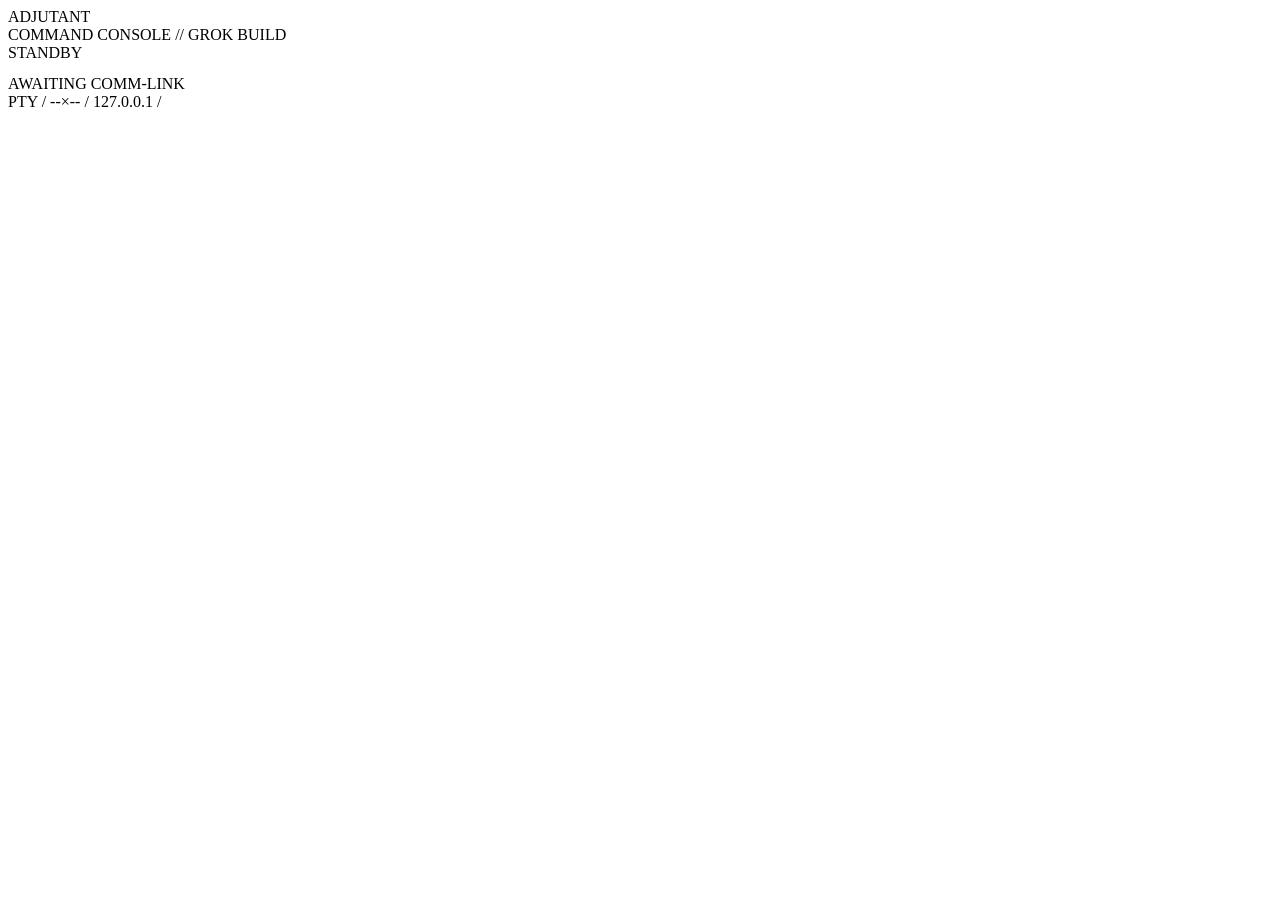
==== www/index.html @ 60768798 "Add Adjutant web console for Grok Build Localhost terminal UI that wraps the Grok agent in an Adjuta" ====
<!DOCTYPE html>
<html lang="en">
<head>
  <meta charset="utf-8">
  <meta name="viewport" content="width=device-width, initial-scale=1">
  <title>ADJUTANT</title>
  <link rel="icon" href="/icons/adjutant.svg" type="image/svg+xml">
  <link rel="stylesheet" href="/vendor/xterm.css">
  <link rel="stylesheet" href="/app.css">
</head>
<body>
  <div id="noise"></div>
  <div id="scan"></div>
  <div id="crt">
    <header id="top">
      <div class="brand">
        <span class="chevron"></span>
        <div>
          <div class="title">ADJUTANT</div>
          <div class="subtitle">COMMAND CONSOLE // GROK BUILD</div>
        </div>
      </div>
      <div class="ticks" aria-hidden="true"></div>
      <div class="link">
        <span class="led" id="led"></span>
        <span id="link-state">STANDBY</span>
      </div>
    </header>

    <main>
      <section class="bezel">
        <span class="corner tl"></span>
        <span class="corner tr"></span>
        <span class="corner bl"></span>
        <span class="corner br"></span>
        <div id="term-wrap">
          <div id="term"></div>
          <div id="boot">
            <pre id="boot-log"></pre>
            <div id="boot-hint">AWAITING COMM-LINK</div>
          </div>
        </div>
      </section>
    </main>

    <footer id="bottom">
      <span id="meta-mode">PTY</span>
      <span class="sep">/</span>
      <span id="meta-size">--×--</span>
      <span class="sep">/</span>
      <span id="meta-cwd" title=""></span>
      <span class="grow"></span>
      <span id="meta-host">127.0.0.1</span>
      <span class="sep">/</span>
      <span id="meta-clock"></span>
    </footer>
  </div>
  <script src="/vendor/xterm.js"></script>
  <script src="/vendor/addon-fit.js"></script>
  <script src="/app.js"></script>
</body>
</html>
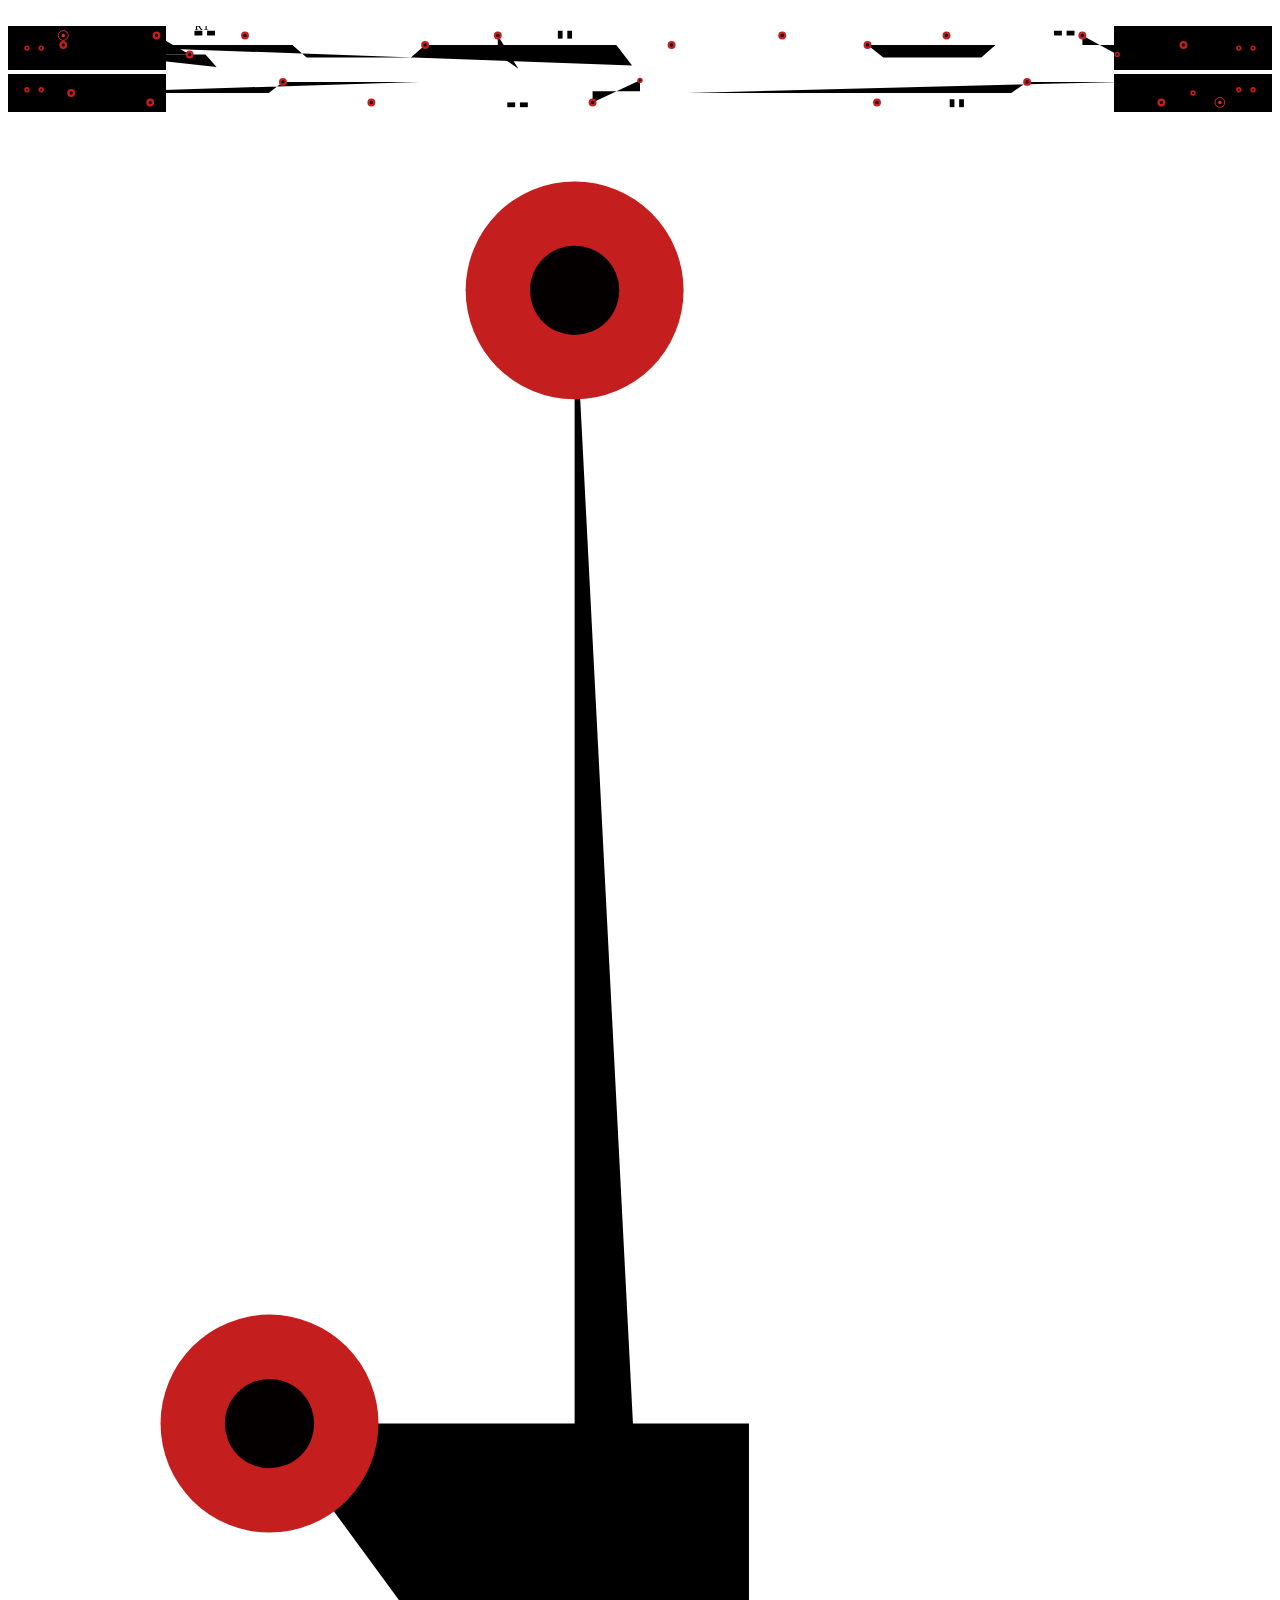
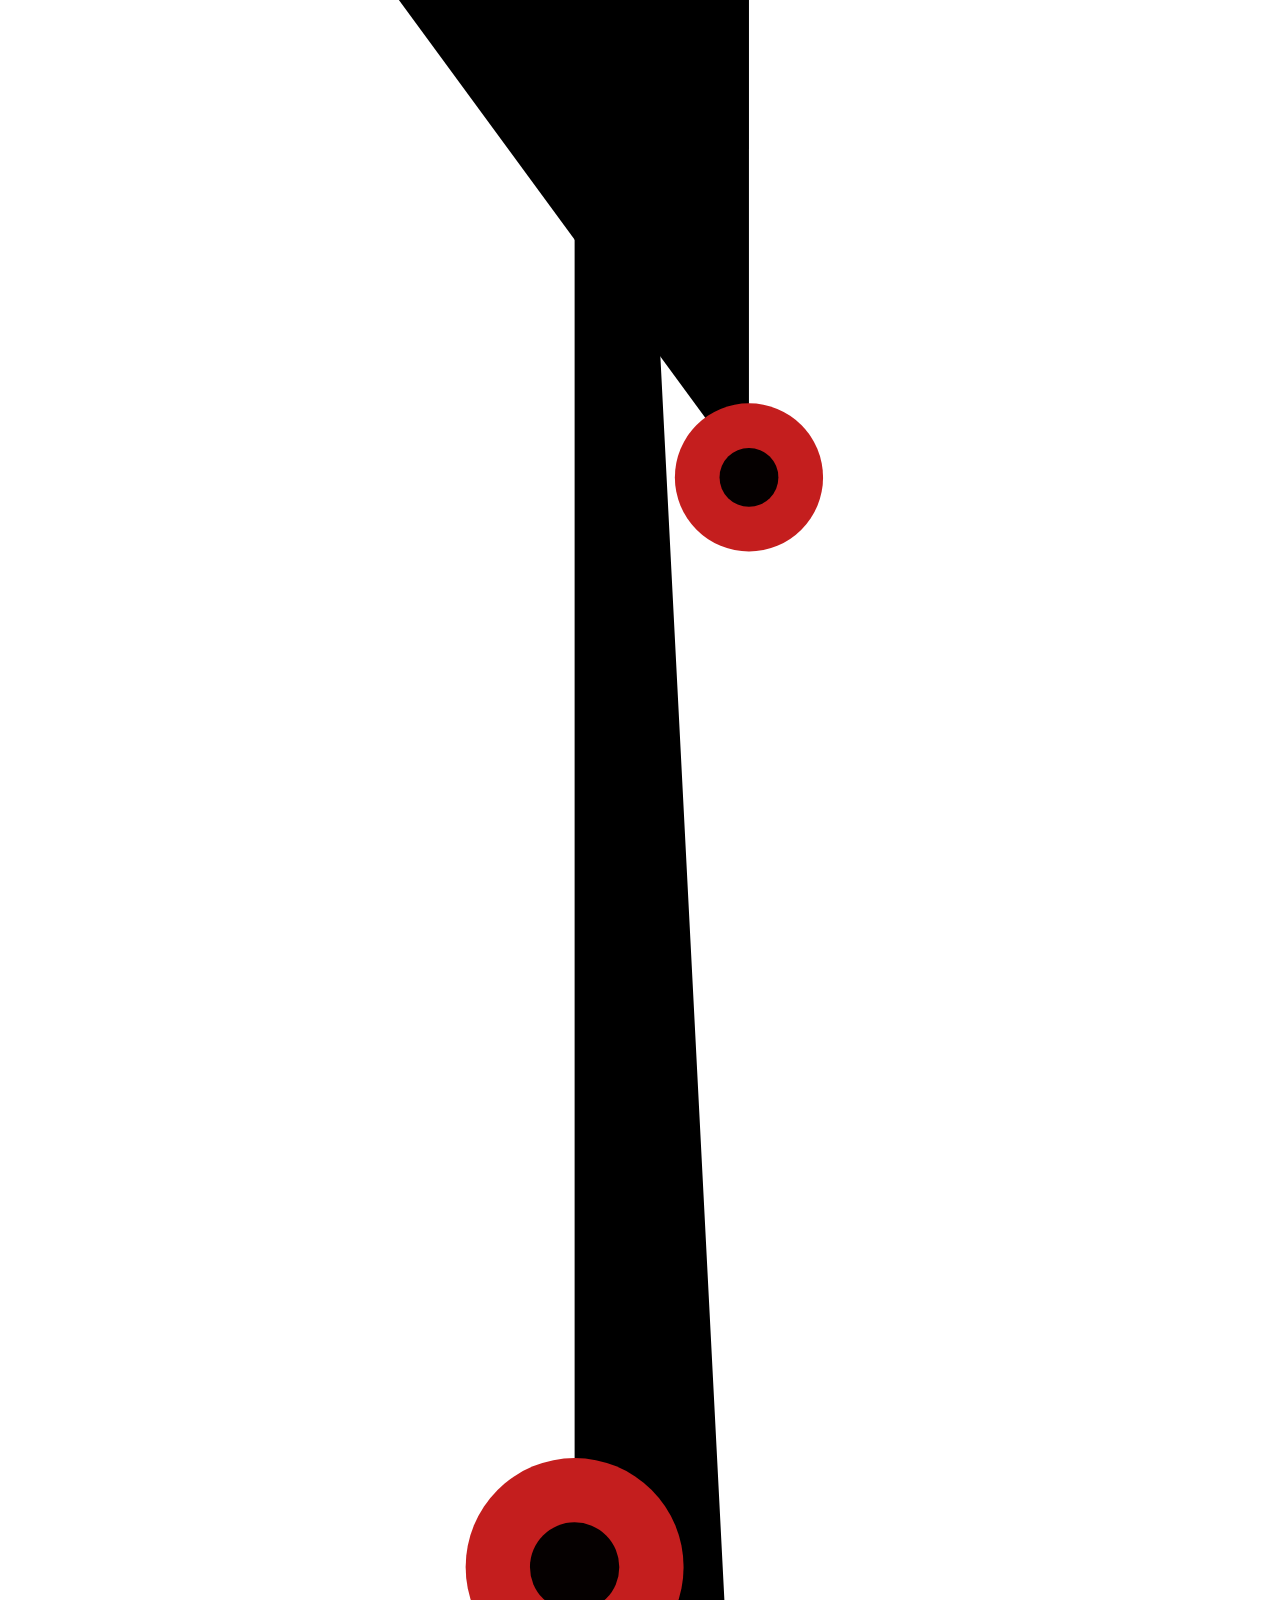
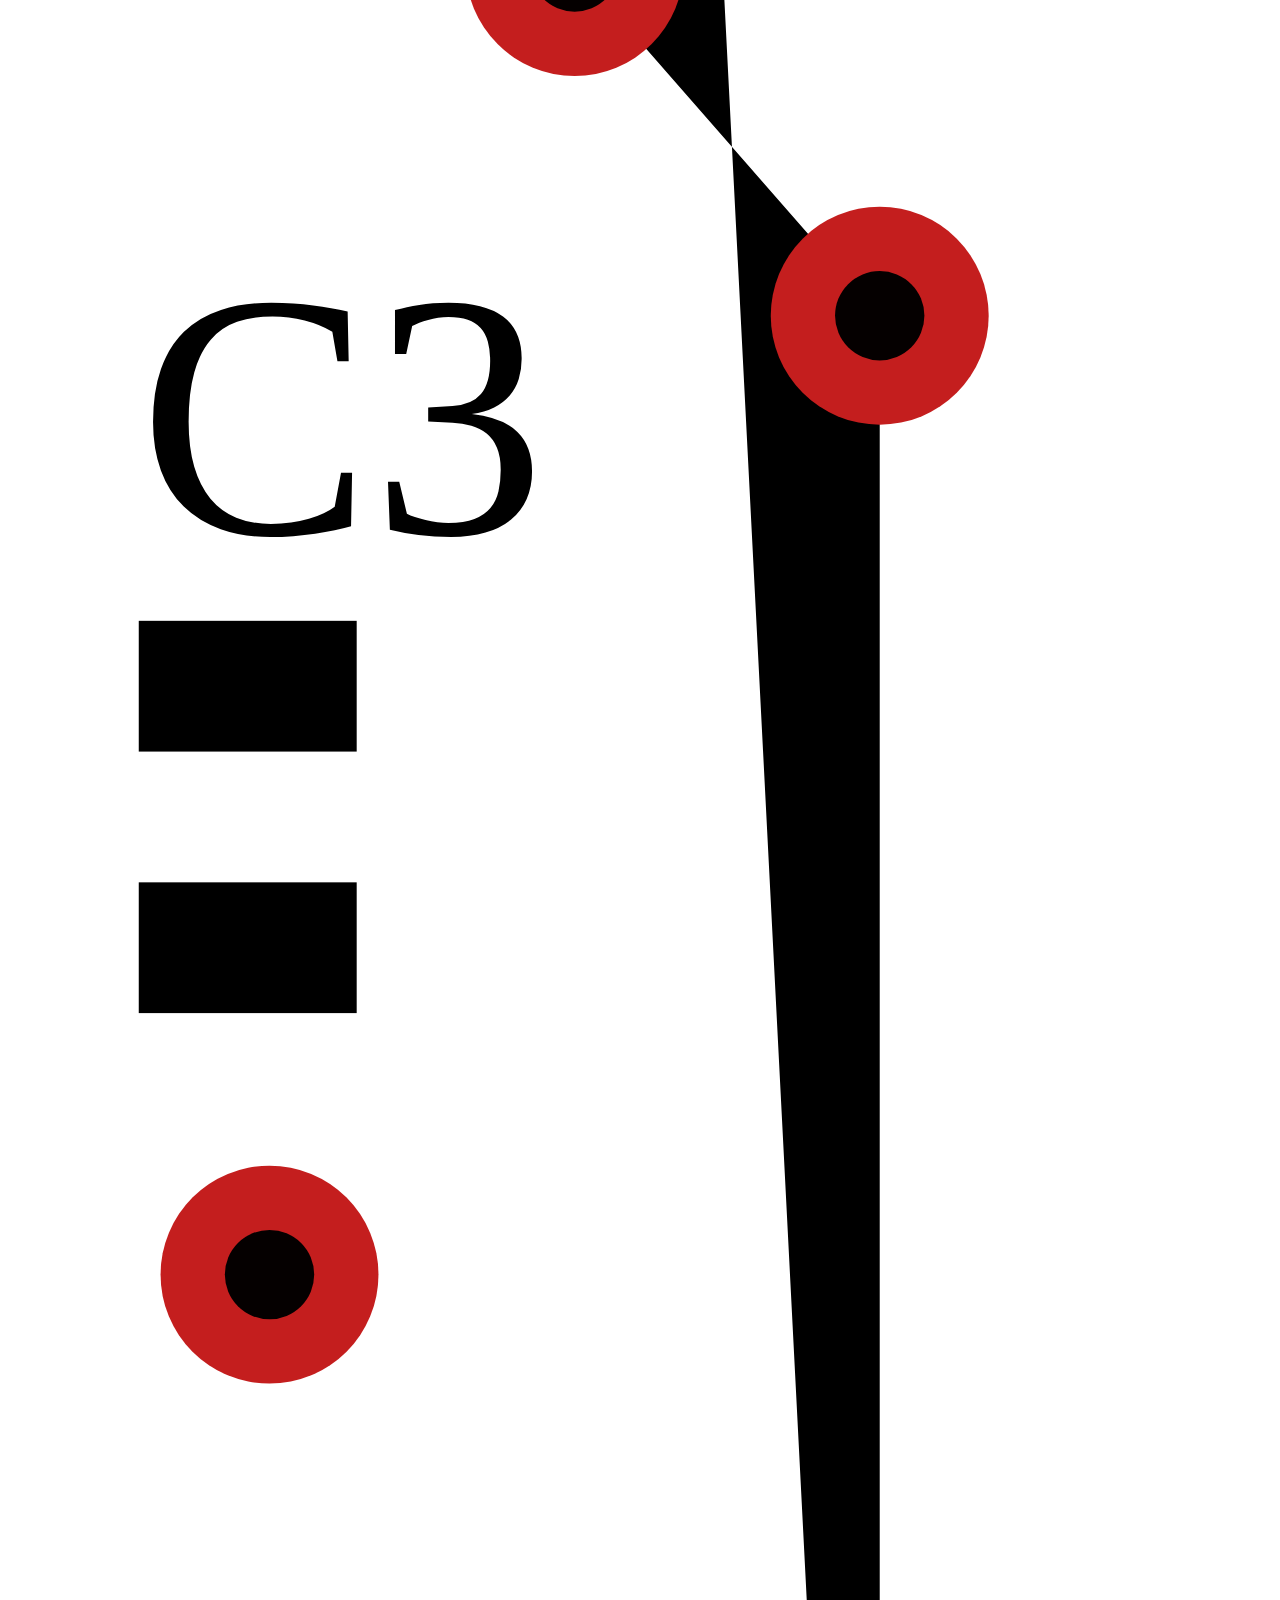
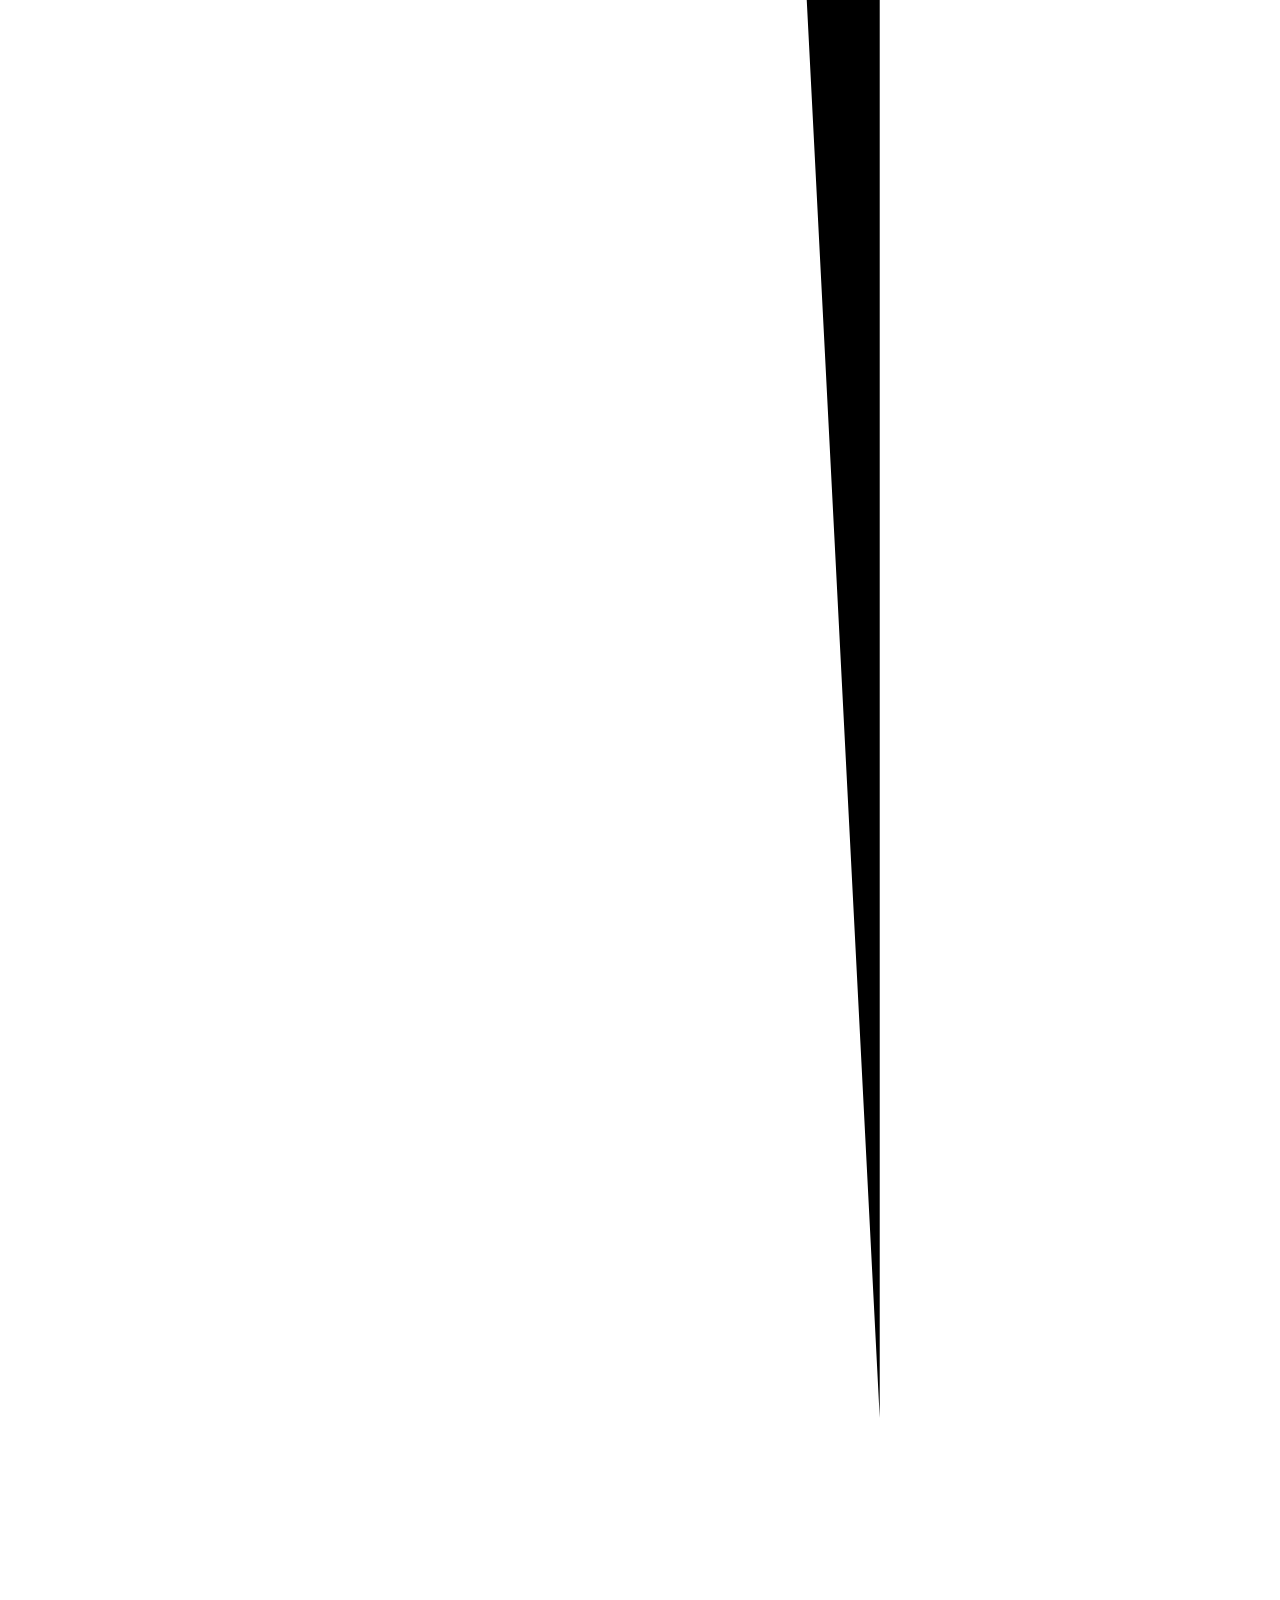
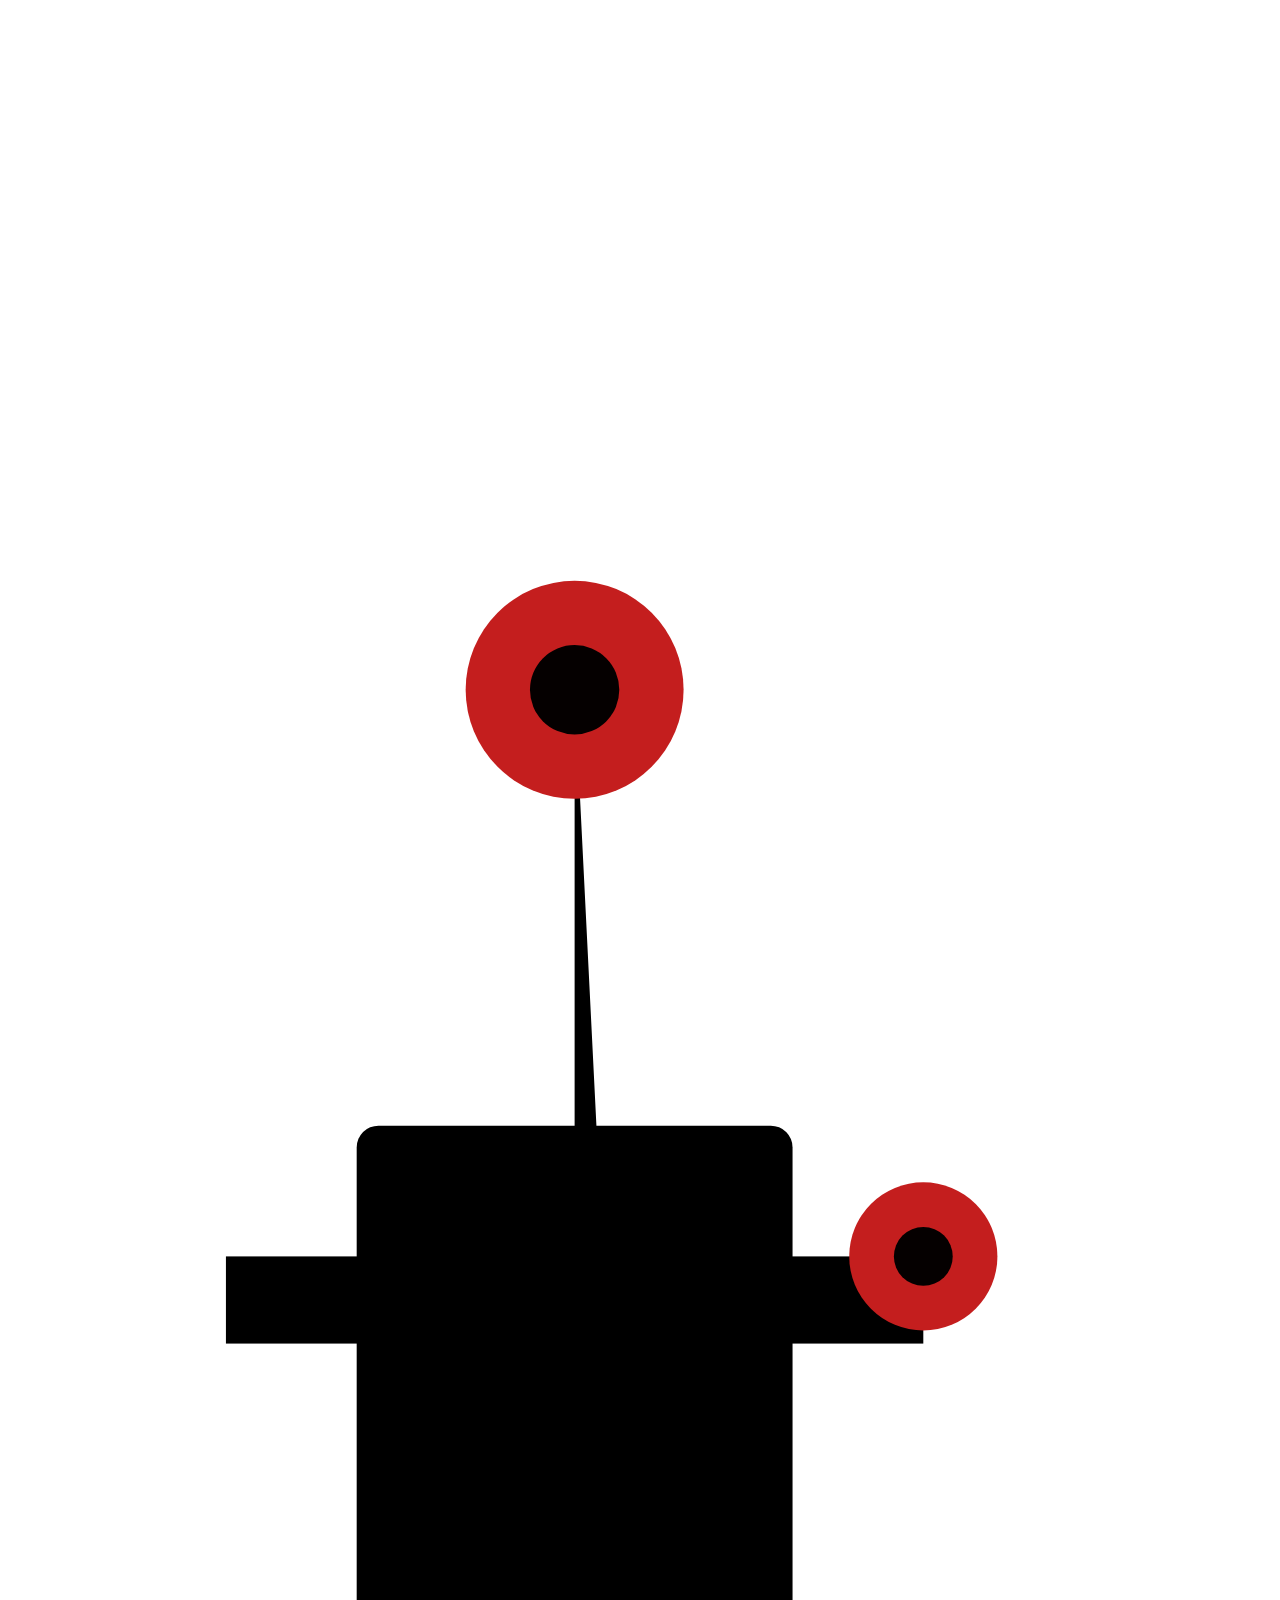
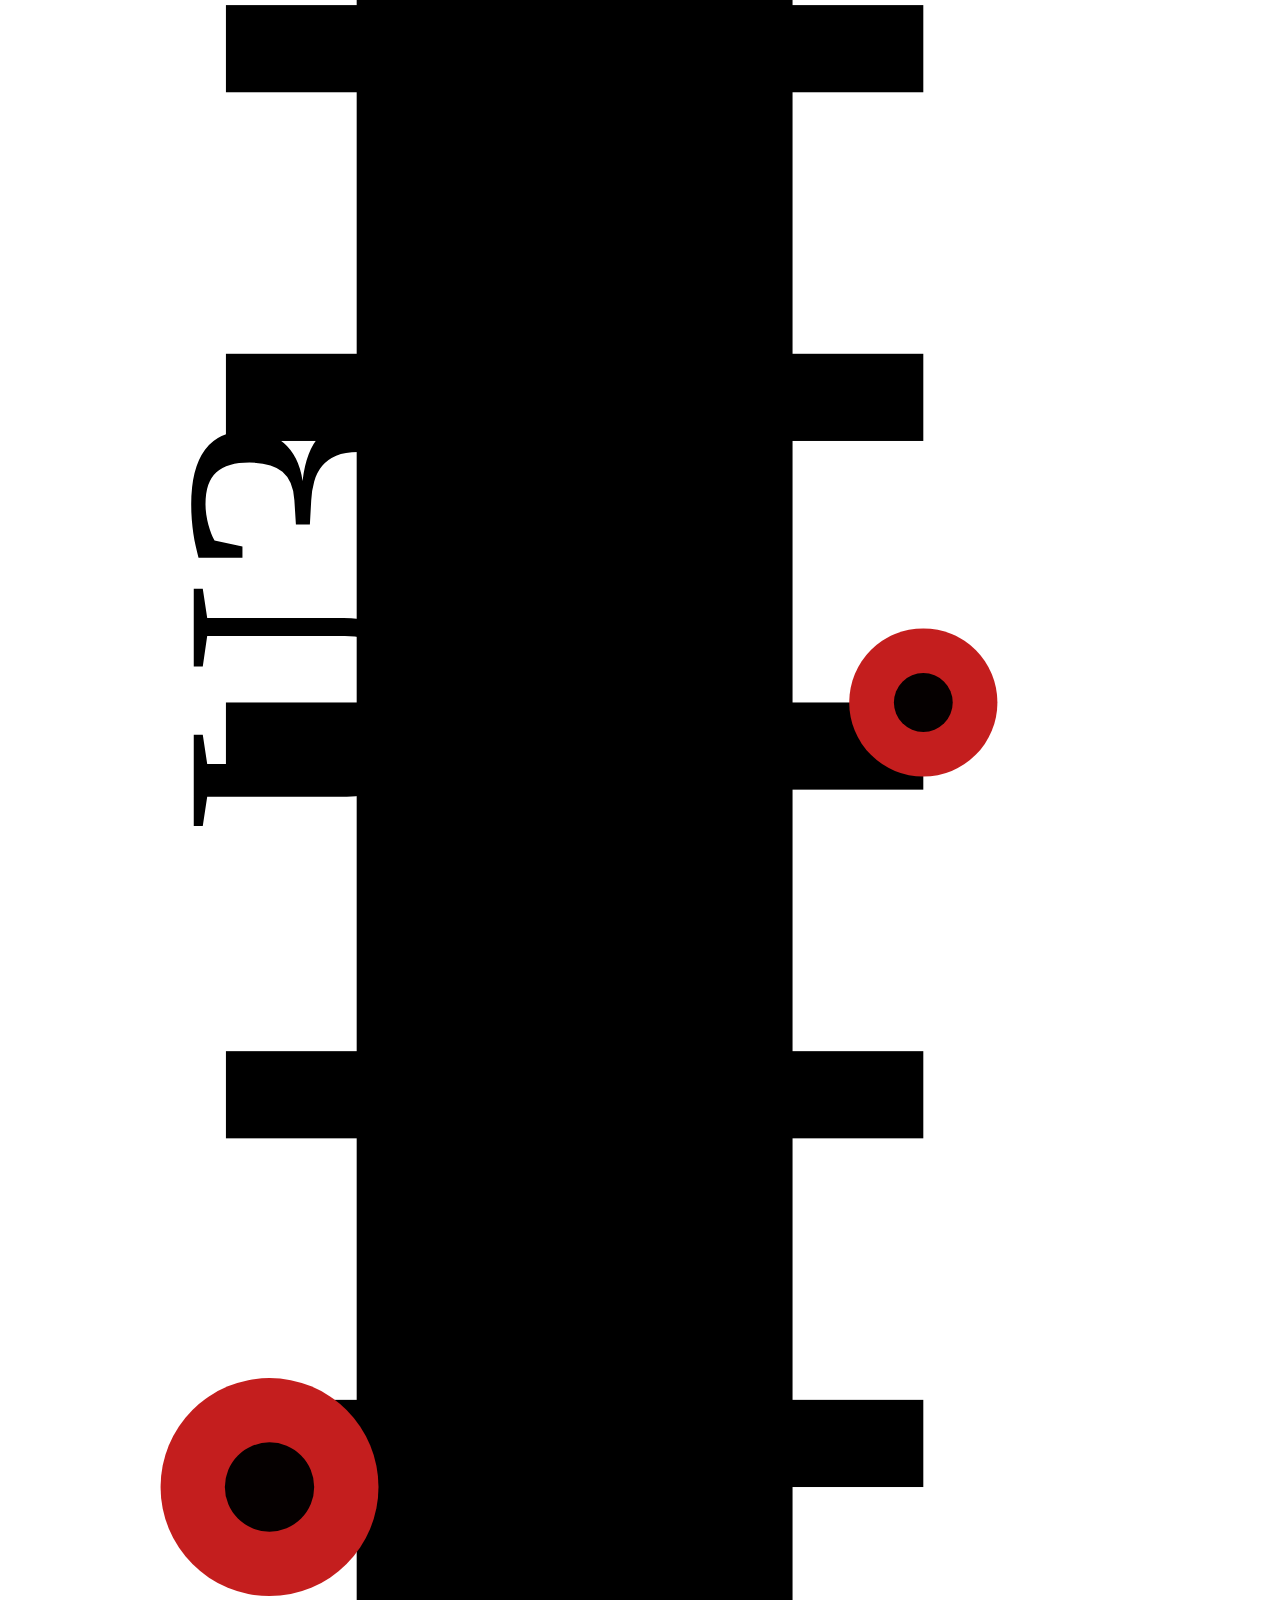
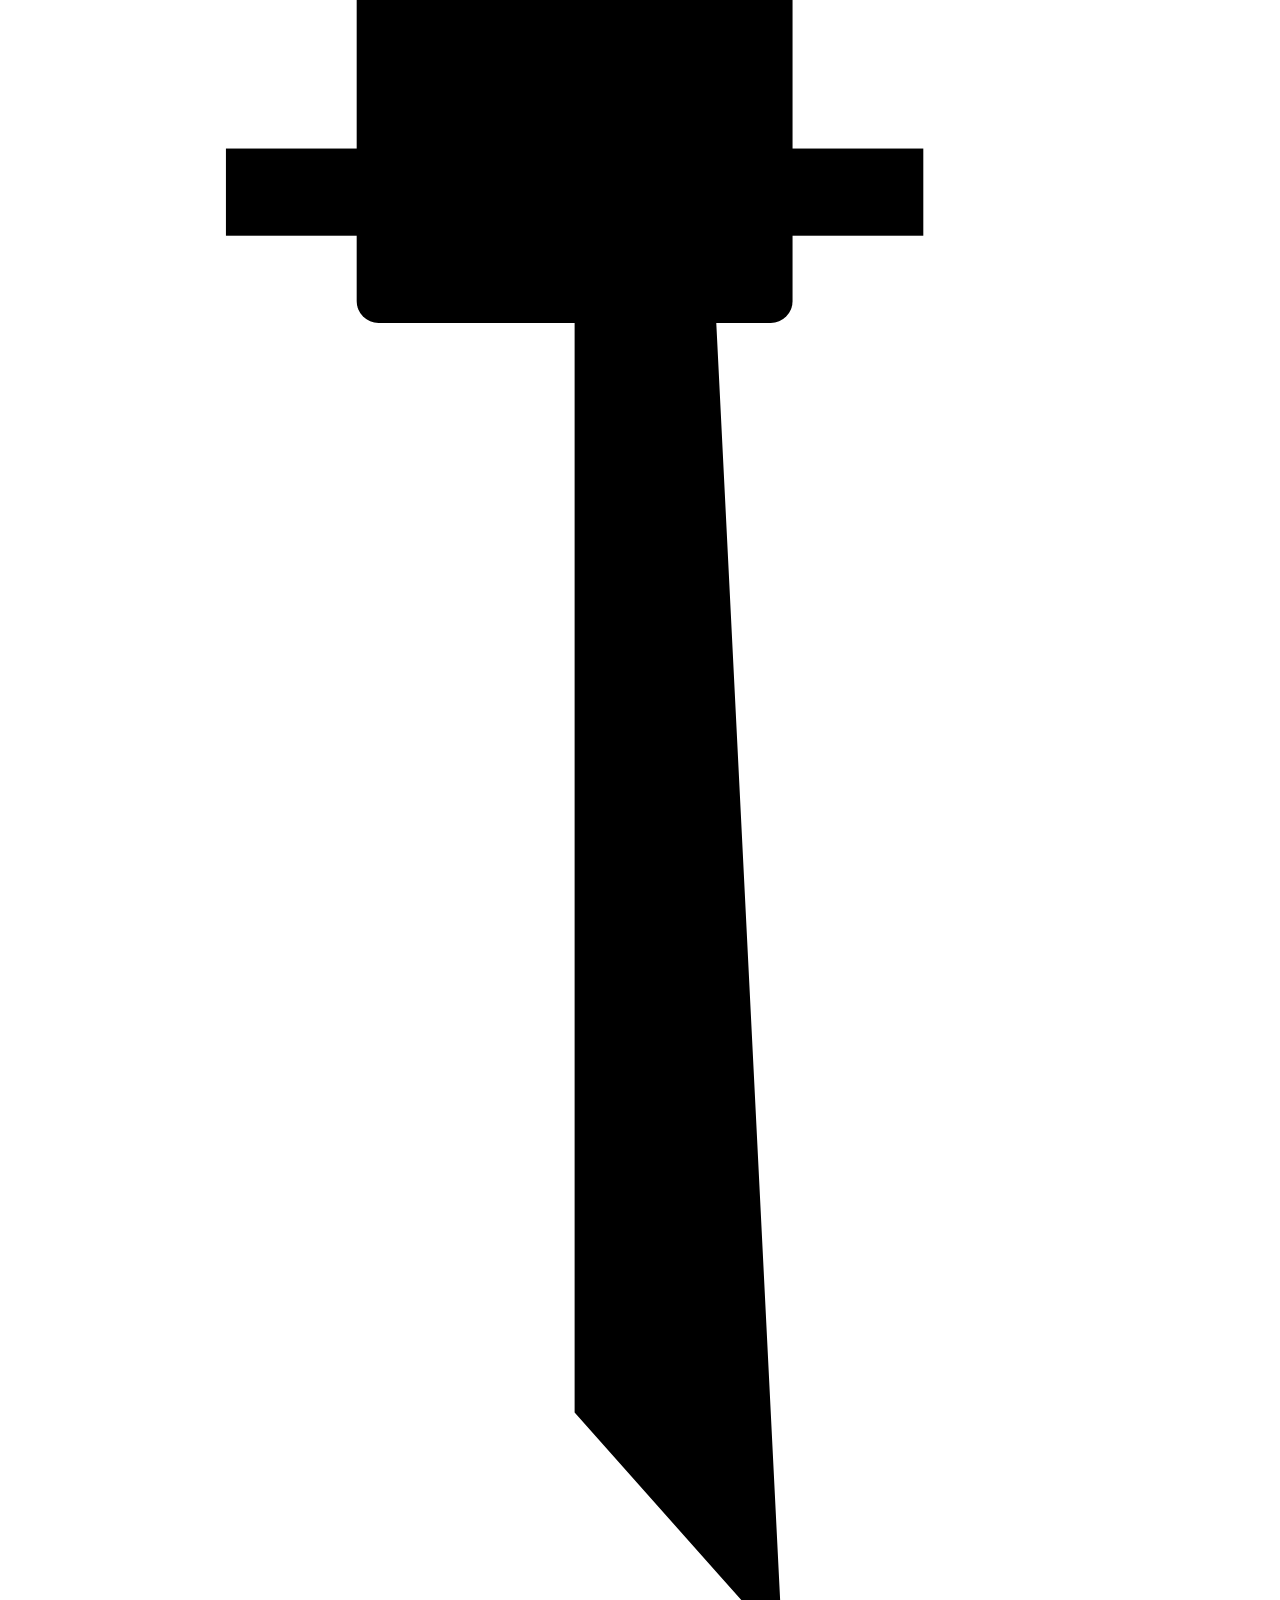
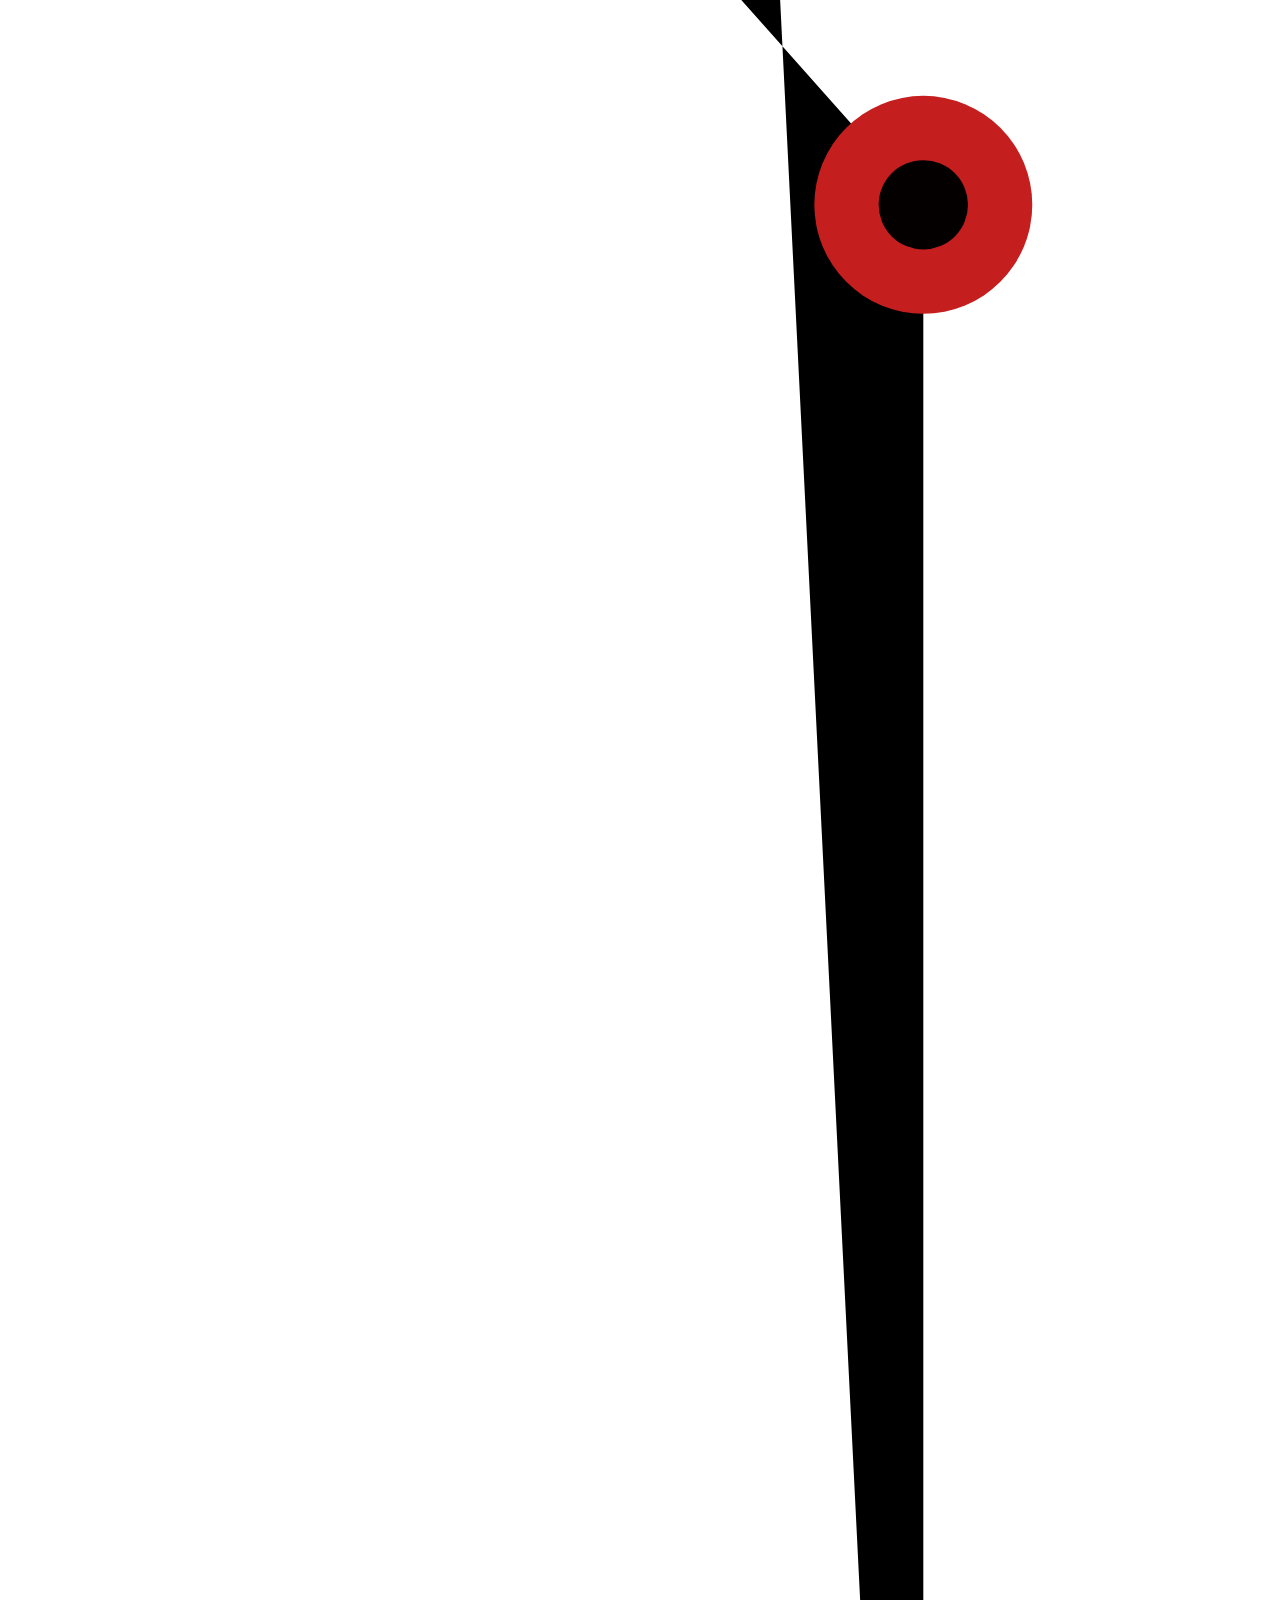
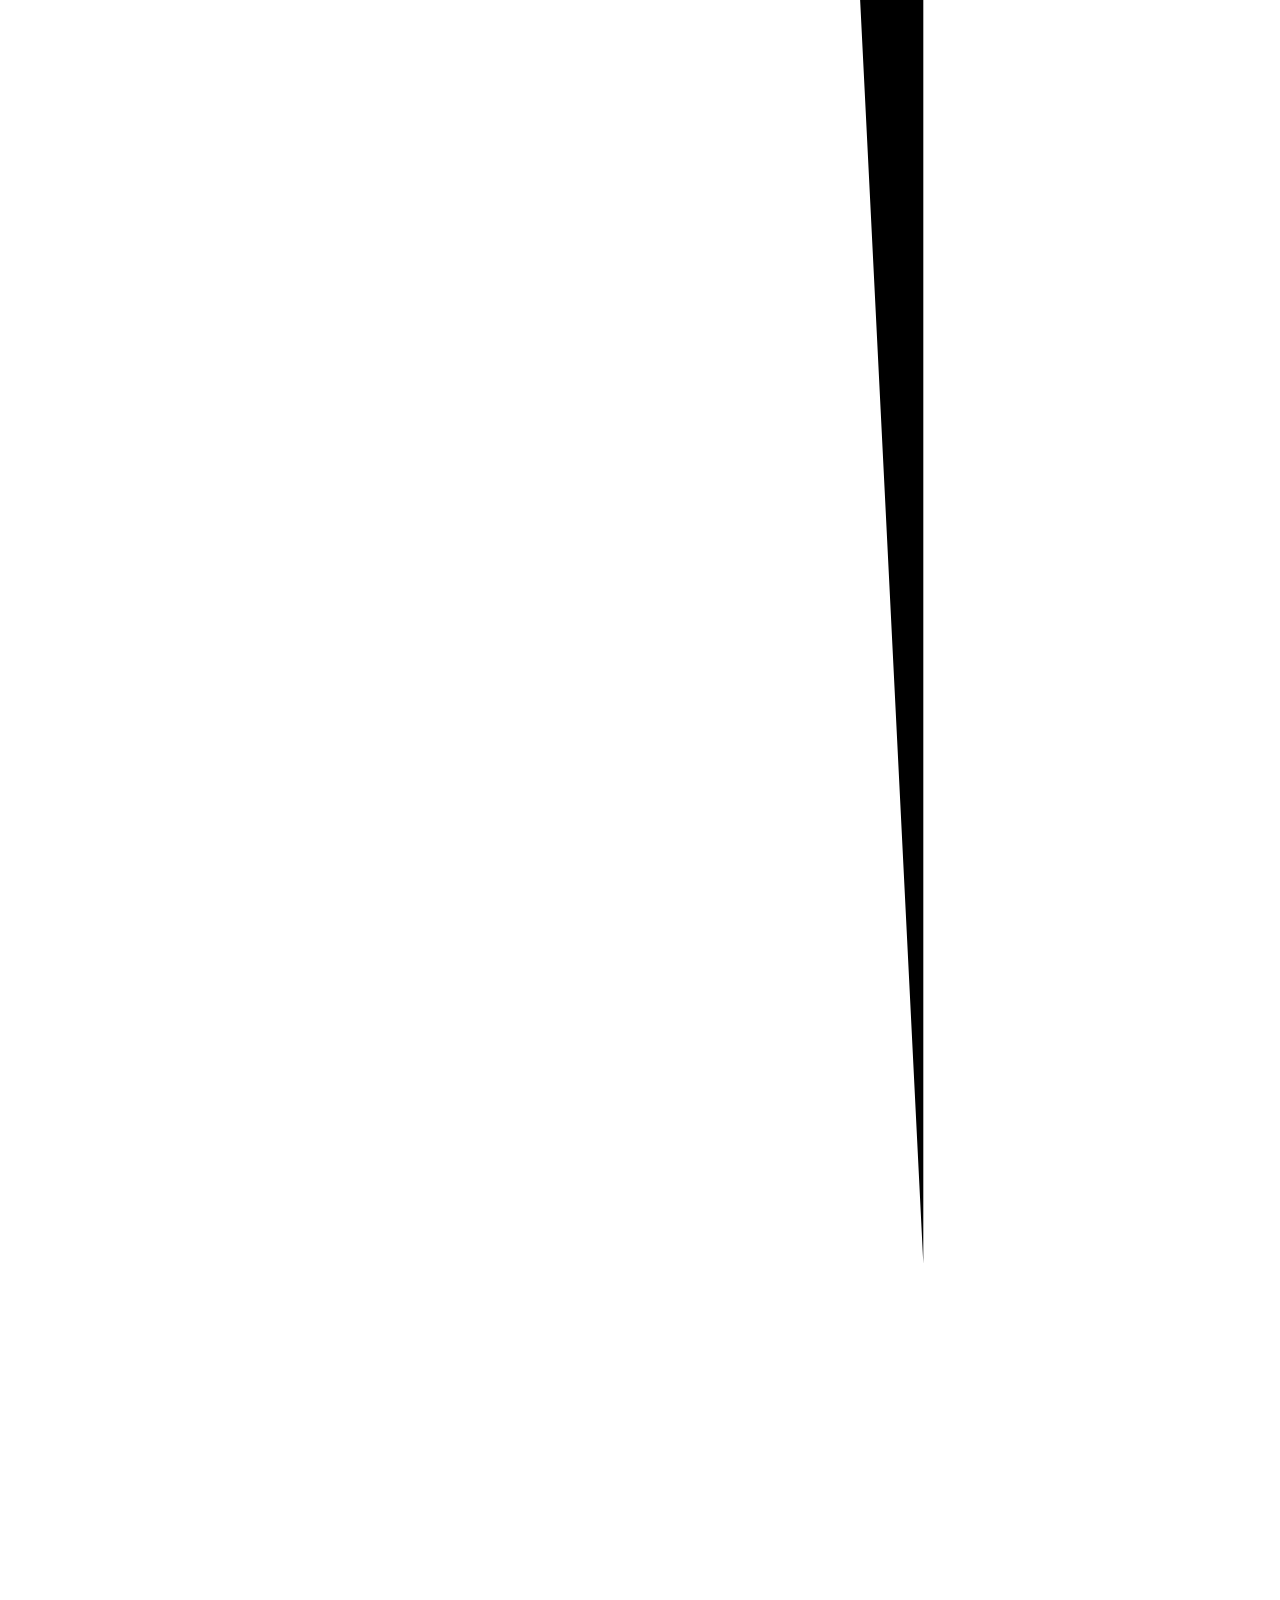
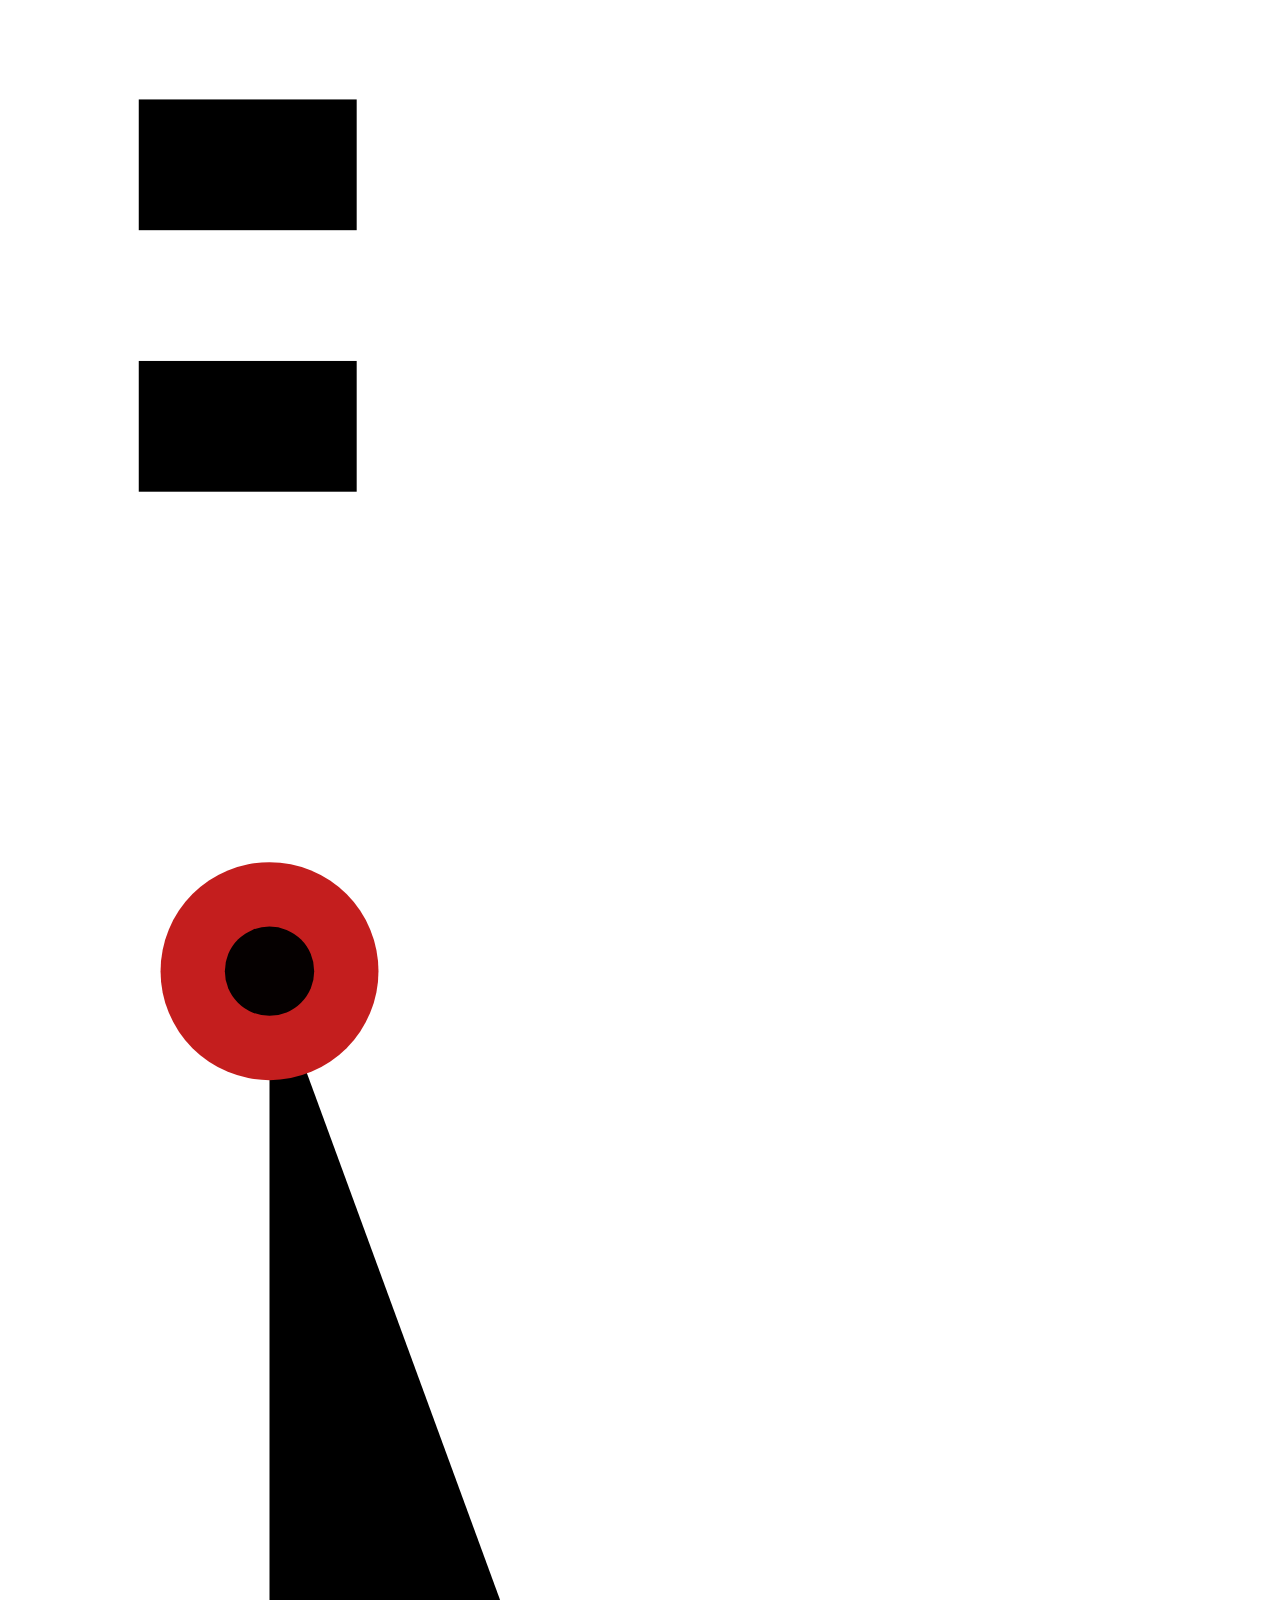
==== commit 57483710: "Release Adjutant UI 0.1 for Kali and Debian Ship the current console (IMAGINE/GROK, HUD) as version " ====
--- a/www/index.html
+++ b/www/index.html
@@ -9,6 +9,179 @@
   <link rel="stylesheet" href="/app.css">
 </head>
 <body>
+  <div id="pcb" aria-hidden="true">
+    <svg class="pcb-defs" width="0" height="0">
+      <defs>
+        <pattern id="pcb-hatch" width="7" height="7" patternUnits="userSpaceOnUse">
+          <path d="M0 7 L7 0" stroke="#e22b2b" stroke-width="0.45" opacity="0.28"/>
+        </pattern>
+        <g id="via">
+          <circle r="5" fill="#c41e1e"/>
+          <circle r="2.05" fill="#050000"/>
+        </g>
+        <g id="via-sm">
+          <circle r="3.4" fill="#c41e1e"/>
+          <circle r="1.35" fill="#050000"/>
+        </g>
+        <g id="tp">
+          <circle r="6.2" fill="none" stroke="#e22b2b" stroke-width="1.25"/>
+          <circle r="2.2" fill="#e22b2b"/>
+        </g>
+      </defs>
+    </svg>
+
+    <svg class="pcb-edge pcb-n" viewBox="0 0 1600 56" preserveAspectRatio="none">
+      <path class="pcb-pour" d="M0 0 H200 V56 H0 Z"/>
+      <path class="pcb-pour" d="M1600 0 H1400 V56 H1600 Z"/>
+      <path class="pcb-guard" d="M8 4 H1592"/>
+      <path class="pcb-pwr" d="M24 12 H1576"/>
+      <path class="pcb-sig pcb-live" d="M70 24 H360 L378 40 H510 L528 24 H770 L790 50"/>
+      <path class="pcb-sig" d="M120 36 H250 L264 52"/>
+      <path class="pcb-sig" d="M840 24 H1088 L1108 40 H1232 L1250 24 H1488"/>
+      <path class="pcb-fine" d="M188 12 V36 H230"/>
+      <path class="pcb-fine" d="M300 12 V24"/>
+      <path class="pcb-fine" d="M620 12 V36 L646 54"/>
+      <path class="pcb-fine" d="M980 12 V24"/>
+      <path class="pcb-fine" d="M1188 12 V40"/>
+      <path class="pcb-fine" d="M1360 12 V24 H1404 V36"/>
+      <path class="pcb-ang" d="M360 24 L396 56"/>
+      <path class="pcb-ang" d="M1250 24 L1282 52"/>
+      <rect class="pcb-ic" x="48" y="6" width="50" height="24" rx="1"/>
+      <g class="pcb-pads">
+        <rect x="42" y="9" width="8" height="4"/><rect x="42" y="16" width="8" height="4"/><rect x="42" y="23" width="8" height="4"/>
+        <rect x="96" y="9" width="8" height="4"/><rect x="96" y="16" width="8" height="4"/><rect x="96" y="23" width="8" height="4"/>
+        <rect x="128" y="6" width="6" height="10"/><rect x="140" y="6" width="6" height="10"/>
+        <rect x="236" y="6" width="10" height="6"/><rect x="252" y="6" width="10" height="6"/>
+        <rect x="696" y="6" width="6" height="10"/><rect x="708" y="6" width="6" height="10"/>
+        <rect x="1324" y="6" width="10" height="6"/><rect x="1340" y="6" width="10" height="6"/>
+      </g>
+      <rect class="pcb-ic" x="1514" y="8" width="38" height="38" rx="1"/>
+      <g class="pcb-pads">
+        <rect x="1519" y="4" width="4.5" height="6"/><rect x="1528" y="4" width="4.5" height="6"/>
+        <rect x="1537" y="4" width="4.5" height="6"/><rect x="1546" y="4" width="4.5" height="6"/>
+        <rect x="1552" y="13" width="6" height="4.5"/><rect x="1552" y="22" width="6" height="4.5"/>
+        <rect x="1552" y="31" width="6" height="4.5"/>
+        <rect x="1519" y="46" width="4.5" height="6"/><rect x="1528" y="46" width="4.5" height="6"/>
+        <rect x="1537" y="46" width="4.5" height="6"/><rect x="1546" y="46" width="4.5" height="6"/>
+        <rect x="1508" y="13" width="6" height="4.5"/><rect x="1508" y="22" width="6" height="4.5"/>
+        <rect x="1508" y="31" width="6" height="4.5"/>
+      </g>
+      <text class="pcb-silk" x="60" y="22">U1</text>
+      <text class="pcb-silk" x="1524" y="31">U2</text>
+      <text class="pcb-silk" x="128" y="5">C1</text>
+      <text class="pcb-silk" x="236" y="5">R1</text>
+      <text class="pcb-silk" x="50" y="10">TP1</text>
+      <use href="#tp" x="70" y="12"/>
+      <use href="#via" x="188" y="12"/><use href="#via" x="300" y="12"/>
+      <use href="#via" x="620" y="12"/><use href="#via" x="980" y="12"/>
+      <use href="#via" x="1188" y="12"/><use href="#via" x="1360" y="12"/>
+      <use href="#via" x="70" y="24"/><use href="#via" x="230" y="36"/>
+      <use href="#via" x="528" y="24"/><use href="#via" x="840" y="24"/>
+      <use href="#via" x="1088" y="24"/><use href="#via" x="1488" y="24"/>
+      <use href="#via-sm" x="24" y="28"/><use href="#via-sm" x="42" y="28"/>
+      <use href="#via-sm" x="1576" y="28"/><use href="#via-sm" x="1558" y="28"/>
+      <use href="#via-sm" x="1404" y="36"/>
+    </svg>
+
+    <svg class="pcb-edge pcb-s" viewBox="0 0 1600 48" preserveAspectRatio="none">
+      <path class="pcb-pour" d="M0 0 H200 V48 H0 Z"/>
+      <path class="pcb-pour" d="M1600 0 H1400 V48 H1600 Z"/>
+      <path class="pcb-guard" d="M8 44 H1592"/>
+      <path class="pcb-pwr" d="M24 36 H1576"/>
+      <path class="pcb-sig" d="M80 24 H330 L348 10 H520"/>
+      <path class="pcb-sig pcb-live-slow" d="M860 24 H1270 L1290 10 H1410"/>
+      <path class="pcb-fine" d="M180 36 V24"/>
+      <path class="pcb-fine" d="M460 36 V10"/>
+      <path class="pcb-fine" d="M740 36 V22 H800 V8"/>
+      <path class="pcb-fine" d="M1100 36 V24"/>
+      <path class="pcb-fine" d="M1460 36 V24 H1500"/>
+      <path class="pcb-ang" d="M330 24 L304 0"/>
+      <path class="pcb-ang" d="M1290 10 L1318 0"/>
+      <g class="pcb-pads">
+        <rect x="164" y="32" width="6" height="10"/><rect x="176" y="32" width="6" height="10"/>
+        <rect x="632" y="36" width="10" height="6"/><rect x="648" y="36" width="10" height="6"/>
+        <rect x="1192" y="32" width="6" height="10"/><rect x="1204" y="32" width="6" height="10"/>
+      </g>
+      <text class="pcb-silk" x="164" y="31">C4</text>
+      <text class="pcb-silk" x="1504" y="16">TP2</text>
+      <use href="#tp" x="1534" y="36"/>
+      <use href="#via" x="80" y="24"/><use href="#via" x="180" y="36"/>
+      <use href="#via" x="460" y="36"/><use href="#via" x="740" y="36"/>
+      <use href="#via" x="1100" y="36"/><use href="#via" x="1460" y="36"/>
+      <use href="#via" x="348" y="10"/><use href="#via" x="1290" y="10"/>
+      <use href="#via-sm" x="24" y="20"/><use href="#via-sm" x="42" y="20"/>
+      <use href="#via-sm" x="1576" y="20"/><use href="#via-sm" x="1558" y="20"/>
+      <use href="#via-sm" x="800" y="8"/><use href="#via-sm" x="1500" y="24"/>
+    </svg>
+
+    <svg class="pcb-edge pcb-w" viewBox="0 0 58 800" preserveAspectRatio="none">
+      <path class="pcb-guard" d="M4 0 V800"/>
+      <path class="pcb-pwr" d="M12 0 V800"/>
+      <path class="pcb-sig pcb-live-slow" d="M26 8 V140 L40 156 V280"/>
+      <path class="pcb-sig" d="M26 320 V500 L42 518 V640"/>
+      <path class="pcb-fine" d="M12 60 H34 V90"/>
+      <path class="pcb-fine" d="M12 200 H26"/>
+      <path class="pcb-fine" d="M12 430 H42"/>
+      <path class="pcb-fine" d="M12 700 V760 H34"/>
+      <path class="pcb-ang" d="M40 280 L56 296"/>
+      <path class="pcb-ang" d="M42 640 L56 654"/>
+      <rect class="pcb-ic" x="16" y="340" width="20" height="110" rx="1"/>
+      <g class="pcb-pads">
+        <rect x="10" y="346" width="8" height="4"/><rect x="10" y="362" width="8" height="4"/>
+        <rect x="10" y="378" width="8" height="4"/><rect x="10" y="394" width="8" height="4"/>
+        <rect x="10" y="410" width="8" height="4"/><rect x="10" y="426" width="8" height="4"/>
+        <rect x="10" y="442" width="8" height="4"/>
+        <rect x="34" y="346" width="8" height="4"/><rect x="34" y="362" width="8" height="4"/>
+        <rect x="34" y="378" width="8" height="4"/><rect x="34" y="394" width="8" height="4"/>
+        <rect x="34" y="410" width="8" height="4"/><rect x="34" y="426" width="8" height="4"/>
+        <rect x="34" y="442" width="8" height="4"/>
+        <rect x="6" y="170" width="10" height="6"/><rect x="6" y="182" width="10" height="6"/>
+        <rect x="6" y="660" width="10" height="6"/><rect x="6" y="672" width="10" height="6"/>
+      </g>
+      <text class="pcb-silk" x="19" y="400" transform="rotate(-90 19 400)">U3</text>
+      <text class="pcb-silk" x="6" y="166">C3</text>
+      <use href="#via" x="12" y="60"/><use href="#via" x="12" y="200"/>
+      <use href="#via" x="12" y="430"/><use href="#via" x="12" y="700"/>
+      <use href="#via" x="26" y="8"/><use href="#via" x="26" y="140"/>
+      <use href="#via" x="40" y="156"/><use href="#via" x="26" y="320"/>
+      <use href="#via" x="42" y="518"/><use href="#via" x="34" y="760"/>
+      <use href="#via-sm" x="34" y="90"/><use href="#via-sm" x="42" y="346"/>
+      <use href="#via-sm" x="42" y="394"/>
+    </svg>
+
+    <svg class="pcb-edge pcb-e" viewBox="0 0 58 800" preserveAspectRatio="none">
+      <path class="pcb-guard" d="M54 0 V800"/>
+      <path class="pcb-pwr" d="M46 0 V800"/>
+      <path class="pcb-sig" d="M32 20 V160 L18 178 V320"/>
+      <path class="pcb-sig pcb-live" d="M32 380 V560 L16 578 V700"/>
+      <path class="pcb-fine" d="M46 80 H24 V110"/>
+      <path class="pcb-fine" d="M46 250 H32"/>
+      <path class="pcb-fine" d="M46 450 H16"/>
+      <path class="pcb-fine" d="M46 720 H24"/>
+      <path class="pcb-ang" d="M18 320 L2 336"/>
+      <path class="pcb-ang" d="M16 578 L2 594"/>
+      <g class="pcb-fingers">
+        <rect x="48" y="280" width="10" height="16"/><rect x="48" y="300" width="10" height="16"/>
+        <rect x="48" y="320" width="10" height="16"/><rect x="48" y="340" width="10" height="16"/>
+        <rect x="48" y="360" width="10" height="16"/><rect x="48" y="380" width="10" height="16"/>
+        <rect x="48" y="400" width="10" height="16"/><rect x="48" y="420" width="10" height="16"/>
+      </g>
+      <path class="pcb-sig" d="M48 288 H46"/>
+      <path class="pcb-sig" d="M48 328 H32 V380"/>
+      <path class="pcb-sig" d="M48 368 H46"/>
+      <path class="pcb-sig" d="M48 408 H32"/>
+      <g class="pcb-pads">
+        <rect x="42" y="170" width="10" height="6"/><rect x="42" y="182" width="10" height="6"/>
+      </g>
+      <text class="pcb-silk" x="8" y="358">J1</text>
+      <text class="pcb-silk" x="6" y="272">GND</text>
+      <use href="#via" x="46" y="80"/><use href="#via" x="46" y="250"/>
+      <use href="#via" x="46" y="450"/><use href="#via" x="46" y="720"/>
+      <use href="#via" x="32" y="20"/><use href="#via" x="18" y="178"/>
+      <use href="#via" x="32" y="380"/><use href="#via" x="16" y="578"/>
+      <use href="#via-sm" x="24" y="110"/><use href="#via-sm" x="24" y="720"/>
+    </svg>
+  </div>
   <div id="noise"></div>
   <div id="scan"></div>
   <div id="crt">
@@ -21,6 +194,10 @@
         </div>
       </div>
       <div class="ticks" aria-hidden="true"></div>
+      <nav class="exfil" aria-label="Grok web surfaces">
+        <a class="exfil-btn" id="btn-imagine" href="https://grok.com/imagine" target="_blank" rel="noopener noreferrer" title="Official Imagine — opens in a new window">IMAGINE</a>
+        <a class="exfil-btn" id="btn-grok" href="https://grok.com" target="_blank" rel="noopener noreferrer" title="Grok web chat — opens in a new window">GROK</a>
+      </nav>
       <div class="link">
         <span class="led" id="led"></span>
         <span id="link-state">STANDBY</span>
